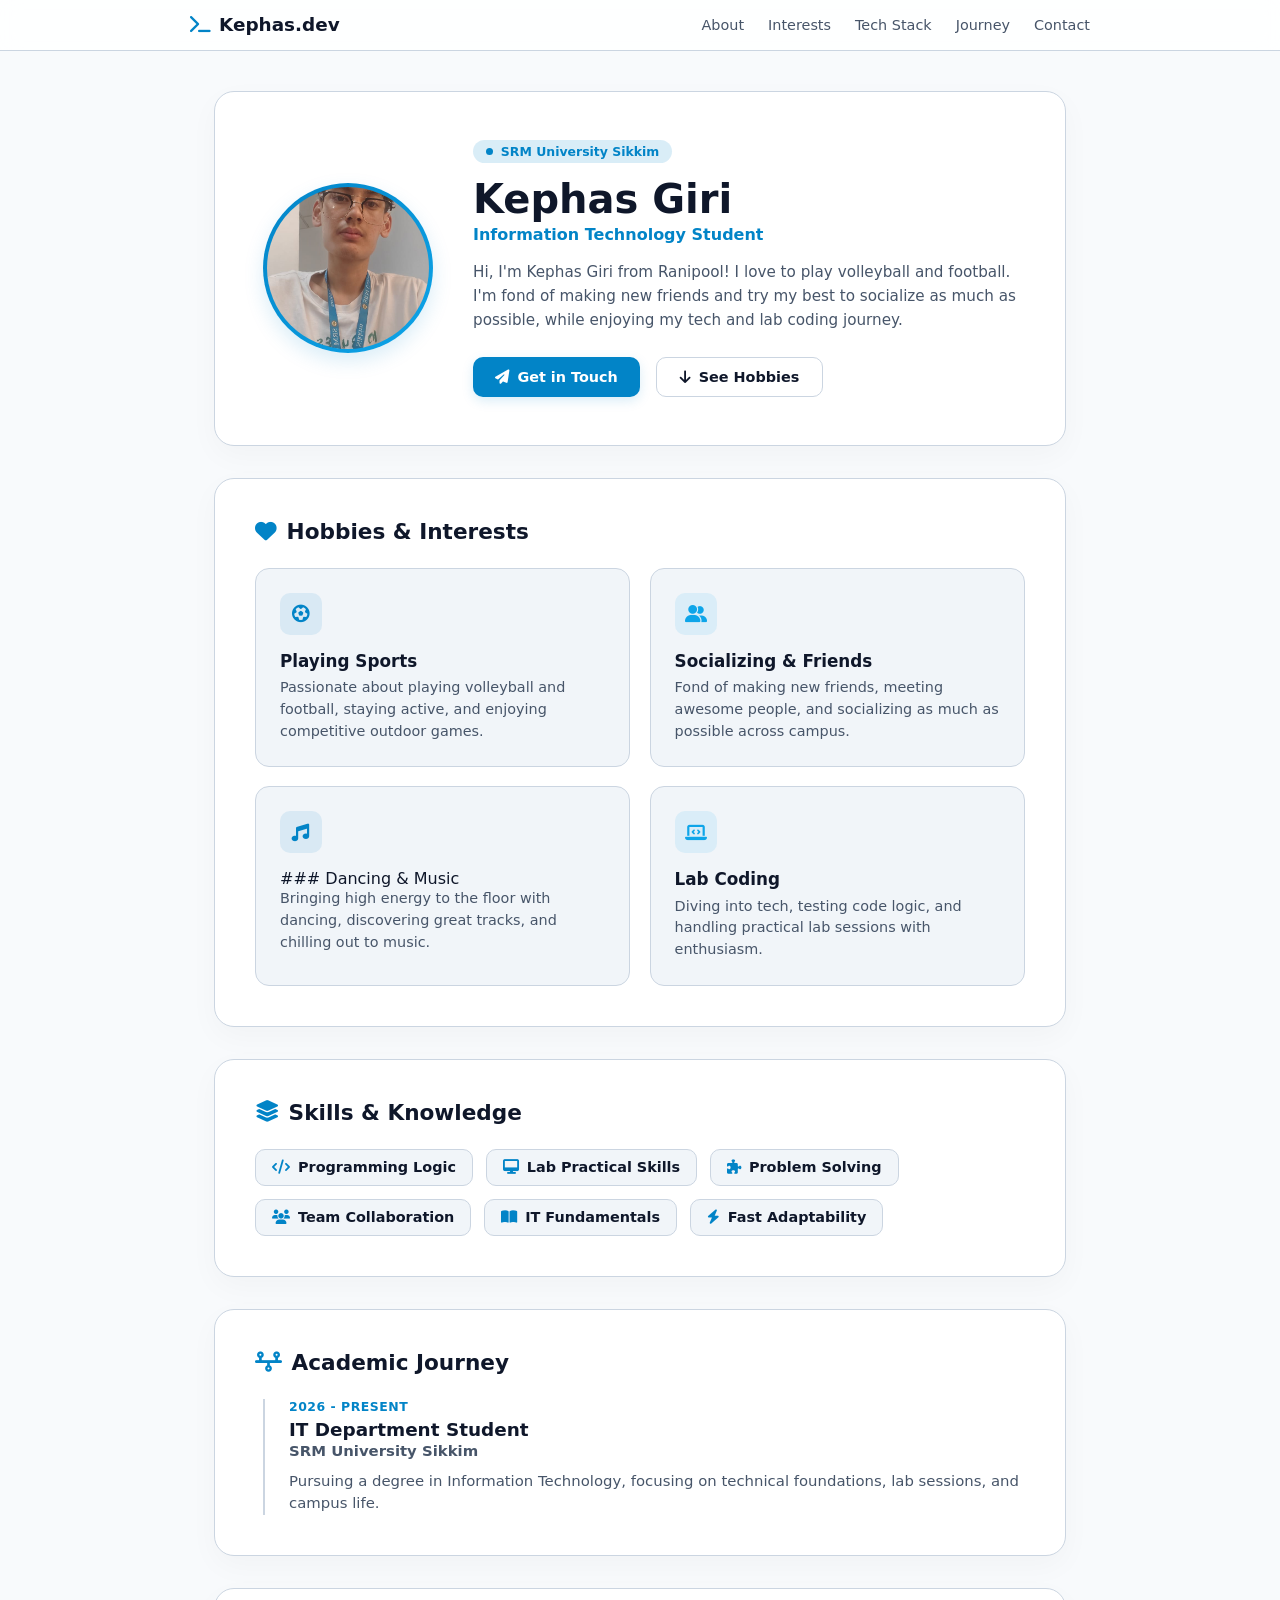
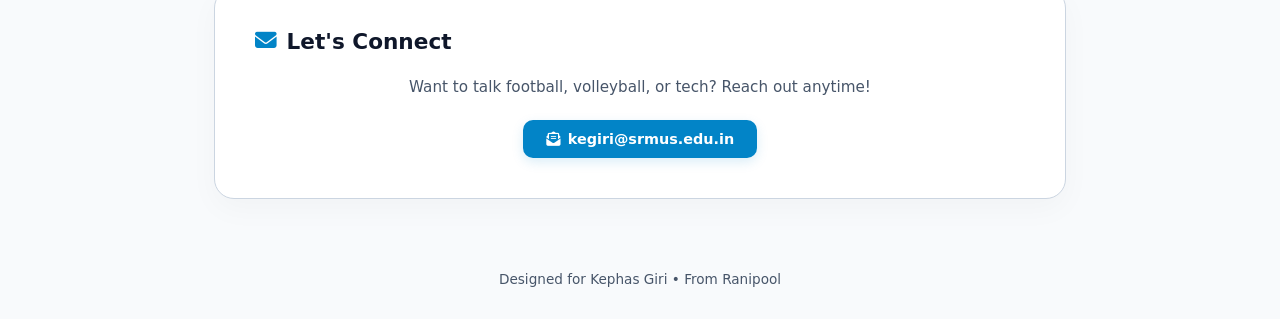
==== index.html @ 0c80276a "Add files via upload" ====
<!DOCTYPE html>
<html lang="en">
<head>
  <meta charset="UTF-8" />
  <meta name="viewport" content="width=device-width, initial-scale=1.0"/>
  <title>Kephas Giri - IT Portfolio</title>
  <link rel="stylesheet" href="style.css" />
  <!-- Font Awesome Icons -->
  <link rel="stylesheet" href="https://cdnjs.cloudflare.com/ajax/libs/font-awesome/6.4.0/css/all.min.css">
</head>
<body>

  <!-- Top Floating Header -->
  <header class="header-nav">
    <div class="nav-content">
      <div class="brand-logo"><i class="fa-solid fa-terminal"></i> Kephas.dev</div>
      <nav class="nav-links">
        <a href="#about">About</a>
        <a href="#interests">Interests</a>
        <a href="#stack">Tech Stack</a>
        <a href="#journey">Journey</a>
        <a href="#contact">Contact</a>
      </nav>
    </div>
  </header>

  <main class="page-wrapper">
    
    <!-- Hero / Intro Banner -->
    <section id="about" class="banner-card">
      <div class="banner-image">
        <img src="kephas.jpg" alt="Kephas Giri" />
      </div>
      <div class="banner-info">
        <span class="status-indicator"><span class="pulse"></span> SRM University Sikkim</span>
        <h1>Kephas Giri</h1>
        <p class="role-title">Information Technology Student</p>
        <p class="bio-text">
          Hi, I'm Kephas Giri from Ranipool! I love to play volleyball and football. I'm fond of making new friends and try my best to socialize as much as possible, while enjoying my tech and lab coding journey.
        </p>
        <div class="banner-actions">
          <a href="#contact" class="action-btn primary-btn"><i class="fa-solid fa-paper-plane"></i> Get in Touch</a>
          <a href="#interests" class="action-btn outline-btn"><i class="fa-solid fa-arrow-down"></i> See Hobbies</a>
        </div>
      </div>
    </section>

    <!-- Interests / Hobbies Area -->
    <section id="interests" class="content-section">
      <h2 class="section-heading"><i class="fa-solid fa-heart"></i> Hobbies & Interests</h2>
      <div class="split-grid">
        
        <!-- Interest 1: Volleyball & Football -->
        <div class="info-box">
          <div class="box-icon blue"><i class="fa-solid fa-futbol"></i></div>
          <h3>Playing Sports</h3>
          <p>Passionate about playing volleyball and football, staying active, and enjoying competitive outdoor games.</p>
        </div>

        <!-- Interest 2: Socializing -->
        <div class="info-box">
          <div class="box-icon cyan"><i class="fa-solid fa-user-group"></i></div>
          <h3>Socializing & Friends</h3>
          <p>Fond of making new friends, meeting awesome people, and socializing as much as possible across campus.</p>
        </div>

        <!-- Interest 3: Dancing & Music -->
        <div class="info-box">
          <div class="box-icon blue"><i class="fa-solid fa-music"></i></div>
          ### Dancing & Music
          <p>Bringing high energy to the floor with dancing, discovering great tracks, and chilling out to music.</p>
        </div>

        <!-- Interest 4: Lab Coding -->
        <div class="info-box">
          <div class="box-icon cyan"><i class="fa-solid fa-laptop-code"></i></div>
          <h3>Lab Coding</h3>
          <p>Diving into tech, testing code logic, and handling practical lab sessions with enthusiasm.</p>
        </div>

      </div>
    </section>

    <!-- Tech Stack / Skills -->
    <section id="stack" class="content-section">
      <h2 class="section-heading"><i class="fa-solid fa-layer-group"></i> Skills & Knowledge</h2>
      <div class="skills-wrap">
        <div class="skill-chip"><i class="fa-solid fa-code"></i> Programming Logic</div>
        <div class="skill-chip"><i class="fa-solid fa-desktop"></i> Lab Practical Skills</div>
        <div class="skill-chip"><i class="fa-solid fa-puzzle-piece"></i> Problem Solving</div>
        <div class="skill-chip"><i class="fa-solid fa-users"></i> Team Collaboration</div>
        <div class="skill-chip"><i class="fa-solid fa-book-open"></i> IT Fundamentals</div>
        <div class="skill-chip"><i class="fa-solid fa-bolt"></i> Fast Adaptability</div>
      </div>
    </section>

    <!-- Journey / Timeline -->
    <section id="journey" class="content-section">
      <h2 class="section-heading"><i class="fa-solid fa-timeline"></i> Academic Journey</h2>
      <div class="custom-timeline">
        <div class="timeline-node">
          <div class="node-date">2026 - Present</div>
          <div class="node-body">
            <h3>IT Department Student</h3>
            <p class="node-sub">SRM University Sikkim</p>
            <p>Pursuing a degree in Information Technology, focusing on technical foundations, lab sessions, and campus life.</p>
          </div>
        </div>
      </div>
    </section>

    <!-- Contact Section -->
    <section id="contact" class="content-section contact-box">
      <h2 class="section-heading"><i class="fa-solid fa-envelope"></i> Let's Connect</h2>
      <p>Want to talk football, volleyball, or tech? Reach out anytime!</p>
      <div class="contact-actions">
        <a href="mailto:kegiri@srmus.edu.in" class="action-btn primary-btn"><i class="fa-solid fa-envelope-open-text"></i> kegiri@srmus.edu.in</a>
      </div>
    </section>

  </main>

  <!-- Footer -->
  <footer class="site-footer">
    <p>Designed for Kephas Giri • From Ranipool</p>
  </footer>

</body>
</html>
---- style.css ----
/* Color Palette: Clean Tech Slate & Electric Blue / Cyan */
:root {
  --bg-color: #f8fafc;
  --surface-color: #ffffff;
  --surface-alt: #f1f5f9;
  --primary: #0284c7;
  --primary-glow: rgba(2, 132, 199, 0.15);
  --accent: #0ea5e9;
  --text-main: #0f172a;
  --text-muted: #475569;
  --border-color: #cbd5e1;
}

* {
  box-sizing: border-box;
  margin: 0;
  padding: 0;
  font-family: 'Inter', system-ui, -apple-system, sans-serif;
}

html {
  scroll-behavior: smooth;
}

body {
  background-color: var(--bg-color);
  color: var(--text-main);
  display: flex;
  flex-direction: column;
  align-items: center;
  min-height: 100vh;
}

/* Floating Top Navigation */
.header-nav {
  position: sticky;
  top: 0;
  width: 100%;
  background: rgba(255, 255, 255, 0.85);
  backdrop-filter: blur(10px);
  border-bottom: 1px solid var(--border-color);
  z-index: 100;
  display: flex;
  justify-content: center;
  padding: 0.9rem 1.5rem;
}

.nav-content {
  max-width: 900px;
  width: 100%;
  display: flex;
  justify-content: space-between;
  align-items: center;
}

.brand-logo {
  font-weight: 700;
  font-size: 1.15rem;
  color: var(--text-main);
  display: flex;
  align-items: center;
  gap: 0.5rem;
}

.brand-logo i {
  color: var(--primary);
}

.nav-links {
  display: flex;
  gap: 1.5rem;
}

.nav-links a {
  text-decoration: none;
  color: var(--text-muted);
  font-size: 0.9rem;
  font-weight: 500;
  transition: color 0.2s;
}

.nav-links a:hover {
  color: var(--primary);
}

/* Page Layout */
.page-wrapper {
  max-width: 900px;
  width: 100%;
  padding: 2.5rem 1.5rem;
  display: flex;
  flex-direction: column;
  gap: 2rem;
}

/* Hero Banner Card */
.banner-card {
  background: var(--surface-color);
  border: 1px solid var(--border-color);
  border-radius: 20px;
  padding: 3rem;
  display: flex;
  align-items: center;
  gap: 2.5rem;
  box-shadow: 0 10px 30px rgba(0, 0, 0, 0.03);
}

.banner-image {
  width: 170px;
  height: 170px;
  flex-shrink: 0;
  border-radius: 50%;
  padding: 4px;
  background: linear-gradient(135deg, var(--primary), var(--accent));
  box-shadow: 0 8px 20px var(--primary-glow);
}

.banner-image img {
  width: 100%;
  height: 100%;
  object-fit: cover;
  border-radius: 50%;
  background: var(--surface-alt);
  display: block;
}

.status-indicator {
  display: inline-flex;
  align-items: center;
  gap: 0.5rem;
  font-size: 0.78rem;
  font-weight: 600;
  color: var(--primary);
  background: var(--primary-glow);
  padding: 0.25rem 0.8rem;
  border-radius: 50px;
  margin-bottom: 0.8rem;
}

.pulse {
  width: 7px;
  height: 7px;
  background: var(--primary);
  border-radius: 50%;
  box-shadow: 0 0 0 0 rgba(2, 132, 199, 0.5);
  animation: pulse 1.6s infinite;
}

@keyframes pulse {
  0% { box-shadow: 0 0 0 0 rgba(2, 132, 199, 0.4); }
  70% { box-shadow: 0 0 0 6px rgba(2, 132, 199, 0); }
  100% { box-shadow: 0 0 0 0 rgba(2, 132, 199, 0); }
}

.banner-info h1 {
  font-size: 2.5rem;
  font-weight: 800;
  color: var(--text-main);
  margin-bottom: 0.2rem;
}

.role-title {
  font-size: 1rem;
  font-weight: 600;
  color: var(--primary);
  margin-bottom: 1rem;
}

.bio-text {
  font-size: 0.95rem;
  color: var(--text-muted);
  line-height: 1.6;
  margin-bottom: 1.5rem;
}

.banner-actions {
  display: flex;
  gap: 1rem;
}

.action-btn {
  display: inline-flex;
  align-items: center;
  gap: 0.5rem;
  padding: 0.7rem 1.4rem;
  border-radius: 10px;
  text-decoration: none;
  font-size: 0.9rem;
  font-weight: 600;
  transition: all 0.2s;
}

.primary-btn {
  background: var(--primary);
  color: #ffffff;
  box-shadow: 0 4px 12px var(--primary-glow);
}

.primary-btn:hover {
  background: #0369a1;
  transform: translateY(-2px);
}

.outline-btn {
  background: transparent;
  color: var(--text-main);
  border: 1px solid var(--border-color);
}

.outline-btn:hover {
  background: var(--surface-alt);
  border-color: var(--text-muted);
}

/* Sections */
.content-section {
  background: var(--surface-color);
  border: 1px solid var(--border-color);
  border-radius: 20px;
  padding: 2.5rem;
  box-shadow: 0 10px 30px rgba(0, 0, 0, 0.03);
}

.section-heading {
  font-size: 1.35rem;
  font-weight: 700;
  color: var(--text-main);
  margin-bottom: 1.5rem;
  display: flex;
  align-items: center;
  gap: 0.6rem;
}

.section-heading i {
  color: var(--primary);
}

/* Split Grid for Interests */
.split-grid {
  display: grid;
  grid-template-columns: repeat(auto-fit, minmax(260px, 1fr));
  gap: 1.2rem;
}

.info-box {
  background: var(--surface-alt);
  border: 1px solid var(--border-color);
  padding: 1.5rem;
  border-radius: 14px;
  transition: transform 0.2s;
}

.info-box:hover {
  transform: translateY(-3px);
  border-color: var(--primary);
}

.box-icon {
  width: 42px;
  height: 42px;
  border-radius: 10px;
  display: flex;
  align-items: center;
  justify-content: center;
  font-size: 1.1rem;
  margin-bottom: 1rem;
}

.box-icon.blue { background: rgba(2, 132, 199, 0.1); color: var(--primary); }
.box-icon.cyan { background: rgba(14, 165, 233, 0.1); color: var(--accent); }

.info-box h3 {
  font-size: 1.05rem;
  font-weight: 700;
  color: var(--text-main);
  margin-bottom: 0.4rem;
}

.info-box p {
  font-size: 0.9rem;
  color: var(--text-muted);
  line-height: 1.5;
}

/* Skills Chips */
.skills-wrap {
  display: flex;
  flex-wrap: wrap;
  gap: 0.8rem;
}

.skill-chip {
  background: var(--surface-alt);
  border: 1px solid var(--border-color);
  color: var(--text-main);
  padding: 0.6rem 1rem;
  border-radius: 10px;
  font-size: 0.9rem;
  font-weight: 600;
  display: inline-flex;
  align-items: center;
  gap: 0.5rem;
  transition: all 0.2s;
}

.skill-chip i {
  color: var(--primary);
}

.skill-chip:hover {
  border-color: var(--primary);
  background: var(--primary-glow);
}

/* Custom Timeline */
.custom-timeline {
  border-left: 2px solid var(--border-color);
  padding-left: 1.5rem;
  margin-left: 0.5rem;
}

.timeline-node {
  position: relative;
}

.node-date {
  font-size: 0.78rem;
  font-weight: 700;
  color: var(--primary);
  text-transform: uppercase;
  letter-spacing: 0.5px;
  margin-bottom: 0.3rem;
}

.node-body h3 {
  font-size: 1.15rem;
  font-weight: 700;
  color: var(--text-main);
}

.node-sub {
  font-size: 0.88rem;
  font-weight: 600;
  color: var(--text-muted);
  margin-bottom: 0.5rem;
}

.node-body p {
  font-size: 0.93rem;
  color: var(--text-muted);
  line-height: 1.5;
}

/* Contact Box */
.contact-box {
  text-align: center;
}

.contact-box p {
  color: var(--text-muted);
  margin-bottom: 1.5rem;
  font-size: 0.95rem;
}

.contact-actions {
  display: flex;
  justify-content: center;
}

/* Footer */
.site-footer {
  text-align: center;
  padding: 2rem 0;
  font-size: 0.85rem;
  color: var(--text-muted);
}

/* Responsive */
@media (max-width: 768px) {
  .banner-card {
    flex-direction: column;
    text-align: center;
    padding: 2rem 1.5rem;
  }
  .banner-actions {
    justify-content: center;
  }
  .nav-links {
    display: none;
  }
}
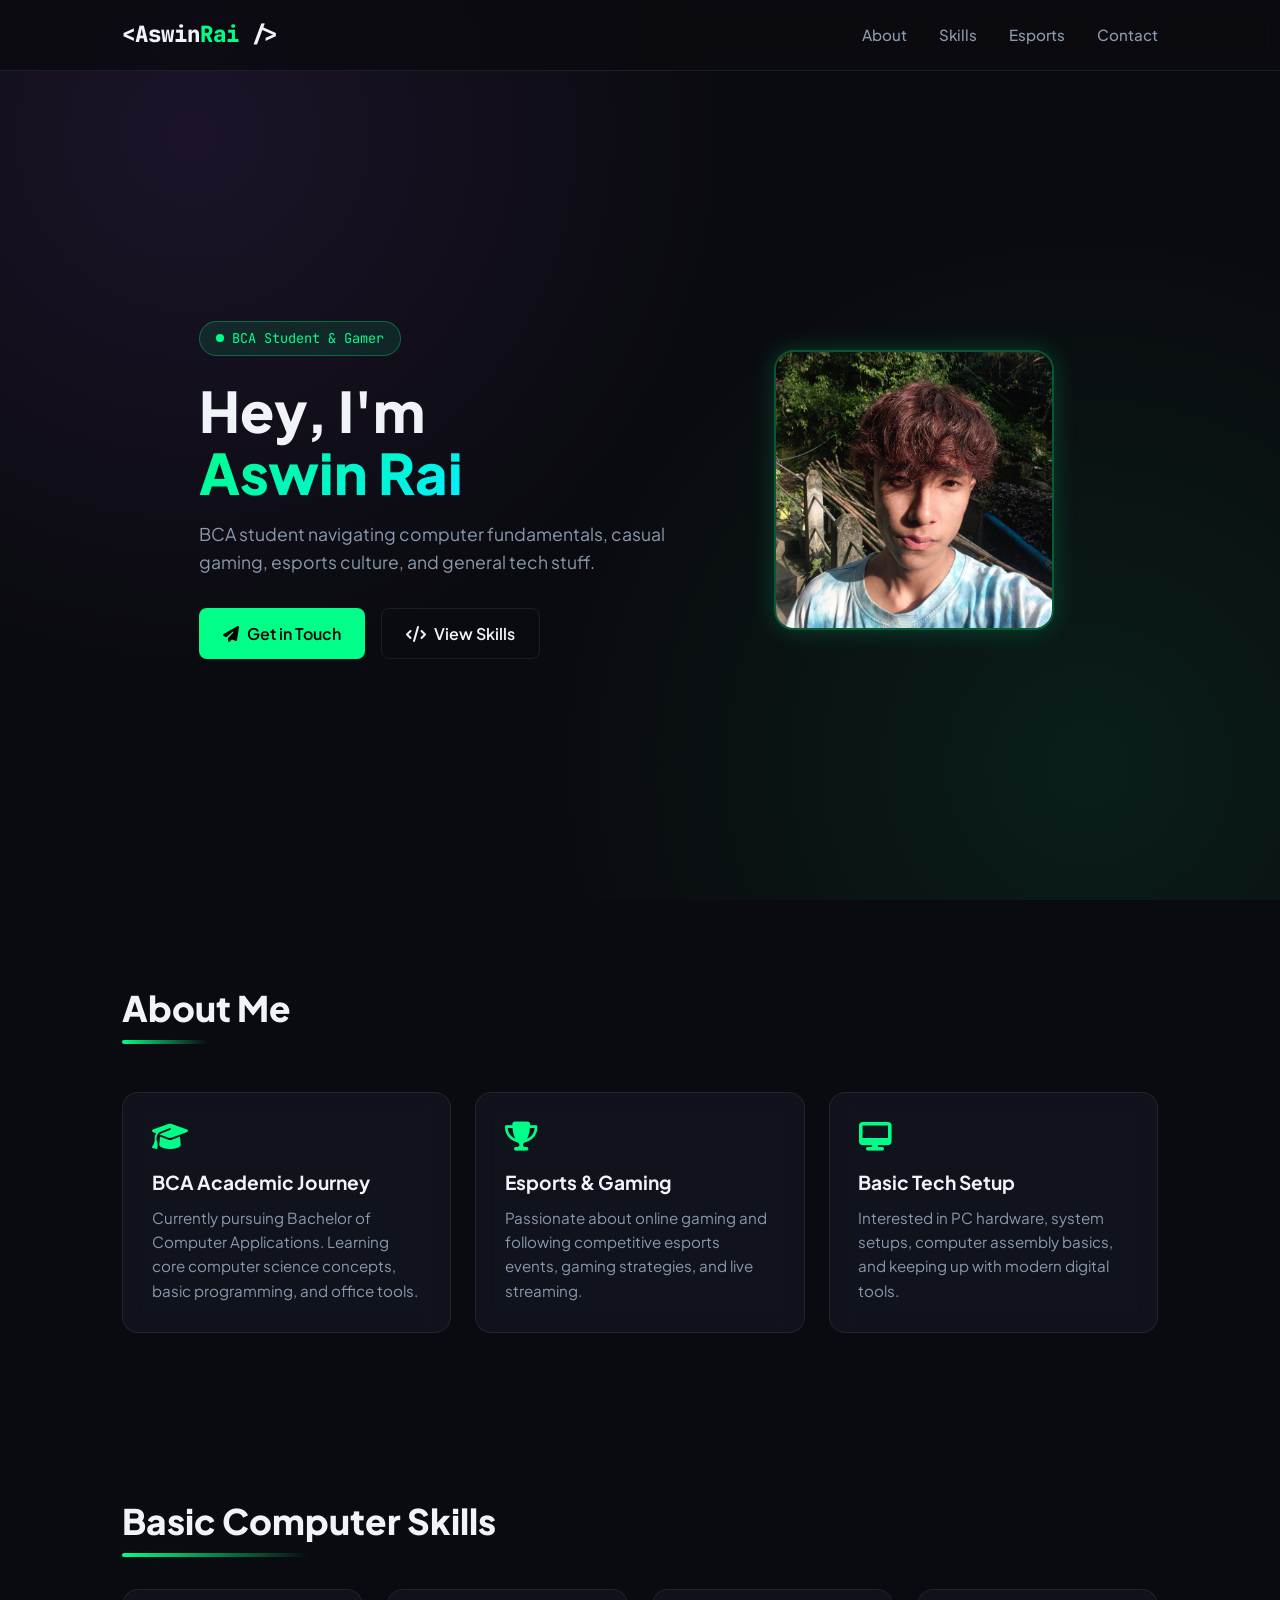
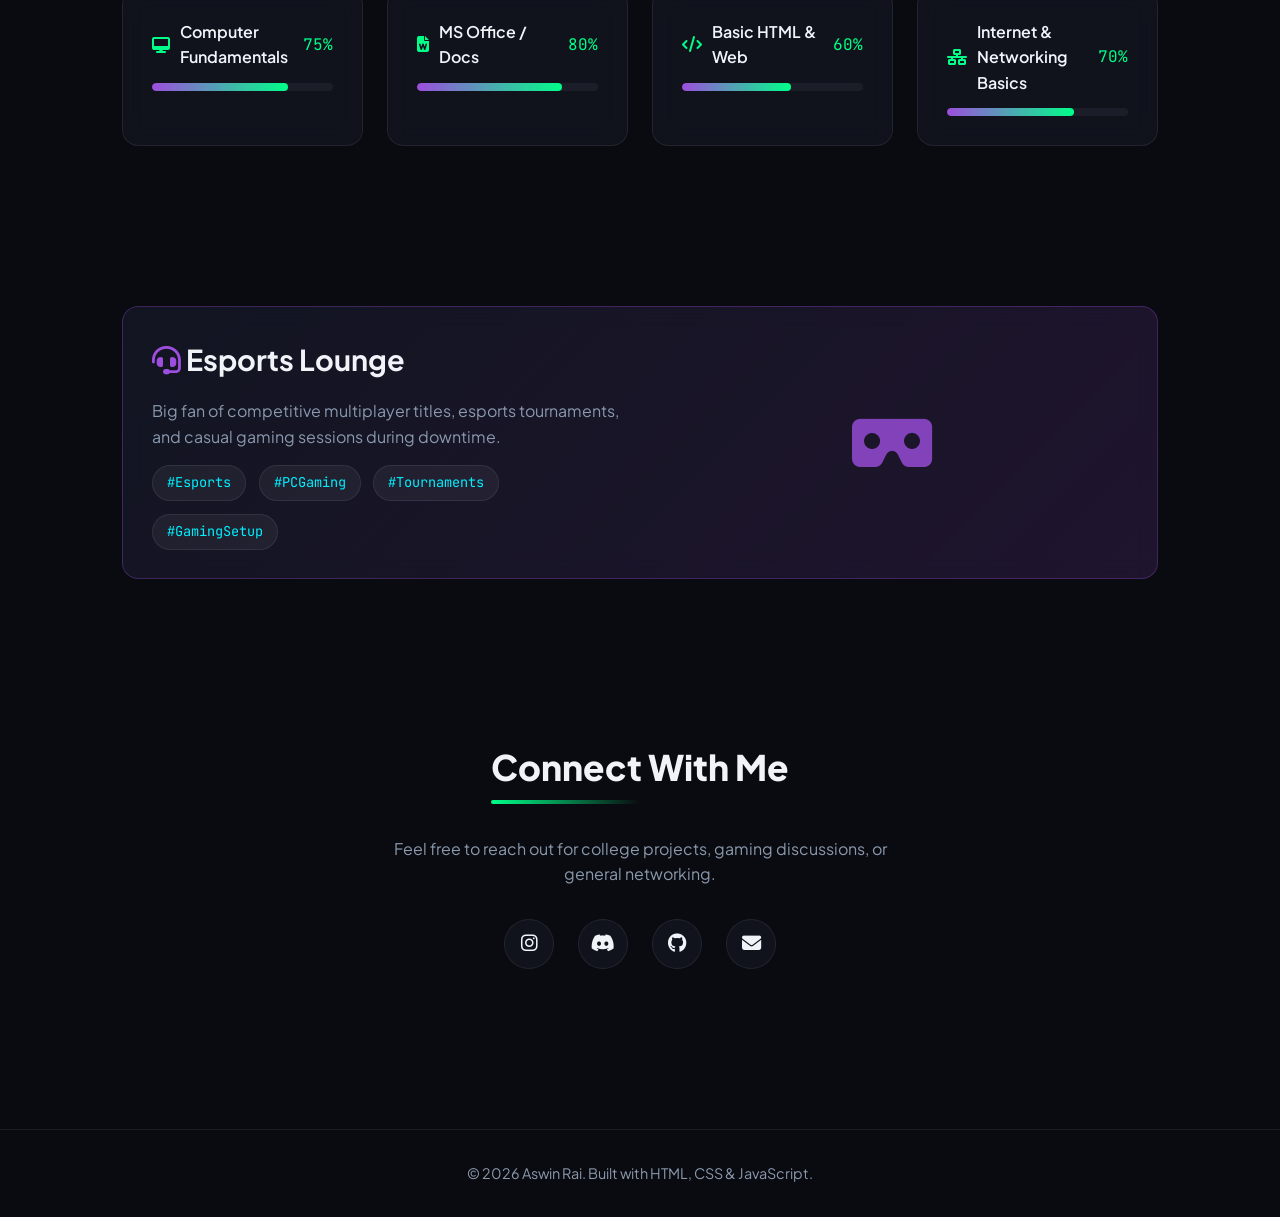
==== commit 51a30cc6: "Add files via upload" ====
--- a/index.html
+++ b/index.html
@@ -1,128 +1,173 @@
 <!DOCTYPE html>
 <html lang="en">
 <head>
-  <meta charset="UTF-8" />
-  <meta name="viewport" content="width=device-width, initial-scale=1.0"/>
-  <title>Kephas Giri - IT Portfolio</title>
-  <link rel="stylesheet" href="style.css" />
-  <!-- Font Awesome Icons -->
+  <meta charset="UTF-8">
+  <meta name="viewport" content="width=device-width, initial-scale=1.0">
+  <title>Aswin Rai | BCA & Esports Enthusiast</title>
+  
+  <!-- Google Fonts -->
+  <link rel="preconnect" href="https://fonts.googleapis.com">
+  <link rel="preconnect" href="https://fonts.gstatic.com" crossorigin>
+  <link href="https://fonts.googleapis.com/css2?family=JetBrains+Mono:wght@400;600;800&family=Plus+Jakarta+Sans:wght@400;500;700;800&display=swap" rel="stylesheet">
+  
+  <!-- FontAwesome Icons -->
   <link rel="stylesheet" href="https://cdnjs.cloudflare.com/ajax/libs/font-awesome/6.4.0/css/all.min.css">
+  
+  <!-- External CSS -->
+  <link rel="stylesheet" href="style.css">
 </head>
 <body>
 
-  <!-- Top Floating Header -->
-  <header class="header-nav">
-    <div class="nav-content">
-      <div class="brand-logo"><i class="fa-solid fa-terminal"></i> Kephas.dev</div>
-      <nav class="nav-links">
-        <a href="#about">About</a>
-        <a href="#interests">Interests</a>
-        <a href="#stack">Tech Stack</a>
-        <a href="#journey">Journey</a>
-        <a href="#contact">Contact</a>
-      </nav>
+  <!-- NAVBAR -->
+  <nav>
+    <div class="container nav-container">
+      <a href="#" class="logo">&lt;Aswin<span>Rai</span> /&gt;</a>
+      <ul class="nav-links">
+        <li><a href="#about">About</a></li>
+        <li><a href="#skills">Skills</a></li>
+        <li><a href="#esports">Esports</a></li>
+        <li><a href="#contact">Contact</a></li>
+      </ul>
     </div>
-  </header>
+  </nav>
 
-  <main class="page-wrapper">
-    
-    <!-- Hero / Intro Banner -->
-    <section id="about" class="banner-card">
-      <div class="banner-image">
-        <img src="kephas.jpg" alt="Kephas Giri" />
-      </div>
-      <div class="banner-info">
-        <span class="status-indicator"><span class="pulse"></span> SRM University Sikkim</span>
-        <h1>Kephas Giri</h1>
-        <p class="role-title">Information Technology Student</p>
-        <p class="bio-text">
-          Hi, I'm Kephas Giri from Ranipool! I love to play volleyball and football. I'm fond of making new friends and try my best to socialize as much as possible, while enjoying my tech and lab coding journey.
-        </p>
-        <div class="banner-actions">
-          <a href="#contact" class="action-btn primary-btn"><i class="fa-solid fa-paper-plane"></i> Get in Touch</a>
-          <a href="#interests" class="action-btn outline-btn"><i class="fa-solid fa-arrow-down"></i> See Hobbies</a>
+  <!-- HERO SECTION -->
+  <section class="hero">
+    <div class="container hero-content">
+      <div>
+        <div class="badge">
+          <span class="badge-dot"></span> BCA Student & Gamer
+        </div>
+        <h1>Hey, I'm <br><span>Aswin Rai</span></h1>
+        <p>BCA student navigating computer fundamentals, casual gaming, esports culture, and general tech stuff.</p>
+        <div class="btn-group">
+          <a href="#contact" class="btn btn-primary"><i class="fa-solid fa-paper-plane"></i> Get in Touch</a>
+          <a href="#skills" class="btn btn-secondary"><i class="fa-solid fa-code"></i> View Skills</a>
         </div>
       </div>
-    </section>
+      <div class="hero-avatar">
+        <div class="avatar-card profile-frame">
+          <img src="aswin.jpg" alt="Aswin Rai" class="profile-img">
+        </div>
+      </div>
+    </div>
+  </section>
 
-    <!-- Interests / Hobbies Area -->
-    <section id="interests" class="content-section">
-      <h2 class="section-heading"><i class="fa-solid fa-heart"></i> Hobbies & Interests</h2>
-      <div class="split-grid">
+  <!-- ABOUT SECTION -->
+  <section id="about" style="padding: 5rem 0;">
+    <div class="container">
+      <h2 class="section-title">About Me</h2>
+      <div class="about-grid">
+        <div class="glass-card about-item">
+          <i class="fa-solid fa-graduation-cap"></i>
+          <h3>BCA Academic Journey</h3>
+          <p>Currently pursuing Bachelor of Computer Applications. Learning core computer science concepts, basic programming, and office tools.</p>
+        </div>
+        <div class="glass-card about-item">
+          <i class="fa-solid fa-trophy"></i>
+          <h3>Esports & Gaming</h3>
+          <p>Passionate about online gaming and following competitive esports events, gaming strategies, and live streaming.</p>
+        </div>
+        <div class="glass-card about-item">
+          <i class="fa-solid fa-desktop"></i>
+          <h3>Basic Tech Setup</h3>
+          <p>Interested in PC hardware, system setups, computer assembly basics, and keeping up with modern digital tools.</p>
+        </div>
+      </div>
+    </div>
+  </section>
+
+  <!-- SKILLS SECTION -->
+  <section id="skills" style="padding: 5rem 0;">
+    <div class="container">
+      <h2 class="section-title">Basic Computer Skills</h2>
+      <div class="skills-grid">
         
-        <!-- Interest 1: Volleyball & Football -->
-        <div class="info-box">
-          <div class="box-icon blue"><i class="fa-solid fa-futbol"></i></div>
-          <h3>Playing Sports</h3>
-          <p>Passionate about playing volleyball and football, staying active, and enjoying competitive outdoor games.</p>
+        <div class="glass-card skill-card">
+          <div class="skill-header">
+            <span class="skill-name"><i class="fa-solid fa-desktop"></i> Computer Fundamentals</span>
+            <span style="font-family: var(--font-mono); color: var(--accent-green);">75%</span>
+          </div>
+          <div class="skill-bar">
+            <div class="skill-progress" style="width: 75%;"></div>
+          </div>
         </div>
 
-        <!-- Interest 2: Socializing -->
-        <div class="info-box">
-          <div class="box-icon cyan"><i class="fa-solid fa-user-group"></i></div>
-          <h3>Socializing & Friends</h3>
-          <p>Fond of making new friends, meeting awesome people, and socializing as much as possible across campus.</p>
+        <div class="glass-card skill-card">
+          <div class="skill-header">
+            <span class="skill-name"><i class="fa-solid fa-file-word"></i> MS Office / Docs</span>
+            <span style="font-family: var(--font-mono); color: var(--accent-green);">80%</span>
+          </div>
+          <div class="skill-bar">
+            <div class="skill-progress" style="width: 80%;"></div>
+          </div>
         </div>
 
-        <!-- Interest 3: Dancing & Music -->
-        <div class="info-box">
-          <div class="box-icon blue"><i class="fa-solid fa-music"></i></div>
-          ### Dancing & Music
-          <p>Bringing high energy to the floor with dancing, discovering great tracks, and chilling out to music.</p>
+        <div class="glass-card skill-card">
+          <div class="skill-header">
+            <span class="skill-name"><i class="fa-solid fa-code"></i> Basic HTML & Web</span>
+            <span style="font-family: var(--font-mono); color: var(--accent-green);">60%</span>
+          </div>
+          <div class="skill-bar">
+            <div class="skill-progress" style="width: 60%;"></div>
+          </div>
         </div>
 
-        <!-- Interest 4: Lab Coding -->
-        <div class="info-box">
-          <div class="box-icon cyan"><i class="fa-solid fa-laptop-code"></i></div>
-          <h3>Lab Coding</h3>
-          <p>Diving into tech, testing code logic, and handling practical lab sessions with enthusiasm.</p>
+        <div class="glass-card skill-card">
+          <div class="skill-header">
+            <span class="skill-name"><i class="fa-solid fa-network-wired"></i> Internet & Networking Basics</span>
+            <span style="font-family: var(--font-mono); color: var(--accent-green);">70%</span>
+          </div>
+          <div class="skill-bar">
+            <div class="skill-progress" style="width: 70%;"></div>
+          </div>
         </div>
 
       </div>
-    </section>
+    </div>
+  </section>
 
-    <!-- Tech Stack / Skills -->
-    <section id="stack" class="content-section">
-      <h2 class="section-heading"><i class="fa-solid fa-layer-group"></i> Skills & Knowledge</h2>
-      <div class="skills-wrap">
-        <div class="skill-chip"><i class="fa-solid fa-code"></i> Programming Logic</div>
-        <div class="skill-chip"><i class="fa-solid fa-desktop"></i> Lab Practical Skills</div>
-        <div class="skill-chip"><i class="fa-solid fa-puzzle-piece"></i> Problem Solving</div>
-        <div class="skill-chip"><i class="fa-solid fa-users"></i> Team Collaboration</div>
-        <div class="skill-chip"><i class="fa-solid fa-book-open"></i> IT Fundamentals</div>
-        <div class="skill-chip"><i class="fa-solid fa-bolt"></i> Fast Adaptability</div>
-      </div>
-    </section>
-
-    <!-- Journey / Timeline -->
-    <section id="journey" class="content-section">
-      <h2 class="section-heading"><i class="fa-solid fa-timeline"></i> Academic Journey</h2>
-      <div class="custom-timeline">
-        <div class="timeline-node">
-          <div class="node-date">2026 - Present</div>
-          <div class="node-body">
-            <h3>IT Department Student</h3>
-            <p class="node-sub">SRM University Sikkim</p>
-            <p>Pursuing a degree in Information Technology, focusing on technical foundations, lab sessions, and campus life.</p>
+  <!-- ESPORTS & INTERESTS SECTION -->
+  <section id="esports" style="padding: 5rem 0;">
+    <div class="container">
+      <div class="glass-card esports-card">
+        <div>
+          <h2 style="font-size: 1.8rem; margin-bottom: 1rem;"><i class="fa-solid fa-headset" style="color: var(--accent-purple);"></i> Esports Lounge</h2>
+          <p style="color: var(--text-muted);">Big fan of competitive multiplayer titles, esports tournaments, and casual gaming sessions during downtime.</p>
+          <div class="esports-tags">
+            <span class="tag">#Esports</span>
+            <span class="tag">#PCGaming</span>
+            <span class="tag">#Tournaments</span>
+            <span class="tag">#GamingSetup</span>
           </div>
         </div>
+        <div style="text-align: center; padding: 1rem;">
+          <i class="fa-solid fa-vr-cardboard" style="font-size: 4rem; color: var(--accent-purple); opacity: 0.8;"></i>
+        </div>
       </div>
-    </section>
+    </div>
+  </section>
 
-    <!-- Contact Section -->
-    <section id="contact" class="content-section contact-box">
-      <h2 class="section-heading"><i class="fa-solid fa-envelope"></i> Let's Connect</h2>
-      <p>Want to talk football, volleyball, or tech? Reach out anytime!</p>
-      <div class="contact-actions">
-        <a href="mailto:kegiri@srmus.edu.in" class="action-btn primary-btn"><i class="fa-solid fa-envelope-open-text"></i> kegiri@srmus.edu.in</a>
+  <!-- CONTACT SECTION -->
+  <section id="contact" style="padding: 5rem 0;">
+    <div class="container contact-container">
+      <h2 class="section-title">Connect With Me</h2>
+      <p style="color: var(--text-muted);">Feel free to reach out for college projects, gaming discussions, or general networking.</p>
+      
+      <div class="contact-links">
+        <a href="#" class="social-btn" title="Instagram"><i class="fa-brands fa-instagram"></i></a>
+        <a href="#" class="social-btn" title="Discord"><i class="fa-brands fa-discord"></i></a>
+        <a href="#" class="social-btn" title="GitHub"><i class="fa-brands fa-github"></i></a>
+        <a href="mailto:aswinrai@example.com" class="social-btn" title="Email"><i class="fa-solid fa-envelope"></i></a>
       </div>
-    </section>
+    </div>
+  </section>
 
-  </main>
-
-  <!-- Footer -->
-  <footer class="site-footer">
-    <p>Designed for Kephas Giri • From Ranipool</p>
+  <!-- FOOTER -->
+  <footer>
+    <div class="container">
+      <p>&copy; 2026 Aswin Rai. Built with HTML, CSS & JavaScript.</p>
+    </div>
   </footer>
 
 </body>
--- a/style.css
+++ b/style.css
@@ -1,390 +1,438 @@
-/* Color Palette: Clean Tech Slate & Electric Blue / Cyan */
+/* RESET & CORE VARIABLES */
 :root {
-  --bg-color: #f8fafc;
-  --surface-color: #ffffff;
-  --surface-alt: #f1f5f9;
-  --primary: #0284c7;
-  --primary-glow: rgba(2, 132, 199, 0.15);
-  --accent: #0ea5e9;
-  --text-main: #0f172a;
-  --text-muted: #475569;
-  --border-color: #cbd5e1;
+  --bg-dark: #0a0b10;
+  --bg-card: rgba(20, 24, 38, 0.6);
+  --bg-card-hover: rgba(30, 36, 56, 0.8);
+  --accent-green: #00ff88;
+  --accent-purple: #9d4edd;
+  --accent-cyan: #00f0ff;
+  --text-main: #f0f4f8;
+  --text-muted: #8a99ad;
+  --border-light: rgba(255, 255, 255, 0.08);
+  --border-accent: rgba(0, 255, 136, 0.3);
+  --font-heading: 'Plus Jakarta Sans', sans-serif;
+  --font-mono: 'JetBrains Mono', monospace;
+  --transition: all 0.3s cubic-bezier(0.4, 0, 0.2, 1);
 }
 
 * {
-  box-sizing: border-box;
   margin: 0;
   padding: 0;
-  font-family: 'Inter', system-ui, -apple-system, sans-serif;
-}
-
-html {
+  box-sizing: border-box;
   scroll-behavior: smooth;
 }
 
 body {
-  background-color: var(--bg-color);
+  background-color: var(--bg-dark);
   color: var(--text-main);
-  display: flex;
-  flex-direction: column;
-  align-items: center;
+  font-family: var(--font-heading);
+  line-height: 1.6;
+  overflow-x: hidden;
+  background-image: 
+    radial-gradient(circle at 15% 15%, rgba(157, 78, 221, 0.12) 0%, transparent 40%),
+    radial-gradient(circle at 85% 85%, rgba(0, 255, 136, 0.08) 0%, transparent 40%);
+  background-attachment: fixed;
+}
+
+/* CUSTOM SCROLLBAR */
+::-webkit-scrollbar {
+  width: 8px;
+}
+::-webkit-scrollbar-track {
+  background: var(--bg-dark);
+}
+::-webkit-scrollbar-thumb {
+  background: #1e2438;
+  border-radius: 4px;
+}
+::-webkit-scrollbar-thumb:hover {
+  background: var(--accent-green);
+}
+
+/* UTILITY CLASSES */
+.container {
+  max-width: 1100px;
+  margin: 0 auto;
+  padding: 0 2rem;
+}
+
+.section-title {
+  font-size: 2.2rem;
+  font-weight: 800;
+  margin-bottom: 2.5rem;
+  position: relative;
+  display: inline-block;
+}
+
+.section-title::after {
+  content: '';
+  position: absolute;
+  bottom: -8px;
+  left: 0;
+  width: 50%;
+  height: 4px;
+  background: linear-gradient(90deg, var(--accent-green), transparent);
+  border-radius: 2px;
+}
+
+.glass-card {
+  background: var(--bg-card);
+  backdrop-filter: blur(12px);
+  -webkit-backdrop-filter: blur(12px);
+  border: 1px solid var(--border-light);
+  border-radius: 16px;
+  padding: 1.8rem;
+  transition: var(--transition);
+}
+
+.glass-card:hover {
+  background: var(--bg-card-hover);
+  border-color: var(--border-accent);
+  transform: translateY(-4px);
+}
+
+/* NAVBAR */
+nav {
+  position: fixed;
+  top: 0;
+  left: 0;
+  width: 100%;
+  z-index: 1000;
+  background: rgba(10, 11, 16, 0.8);
+  backdrop-filter: blur(10px);
+  border-bottom: 1px solid var(--border-light);
+}
+
+.nav-container {
+  display: flex;
+  justify-content: space-between;
+  align-items: center;
+  height: 70px;
+}
+
+.logo {
+  font-size: 1.4rem;
+  font-weight: 800;
+  font-family: var(--font-mono);
+  color: var(--text-main);
+  text-decoration: none;
+}
+
+.logo span {
+  color: var(--accent-green);
+}
+
+.nav-links {
+  display: flex;
+  gap: 2rem;
+  list-style: none;
+}
+
+.nav-links a {
+  color: var(--text-muted);
+  text-decoration: none;
+  font-weight: 500;
+  font-size: 0.95rem;
+  transition: var(--transition);
+}
+
+.nav-links a:hover {
+  color: var(--accent-green);
+}
+
+/* HERO SECTION */
+.hero {
   min-height: 100vh;
-}
-
-/* Floating Top Navigation */
-.header-nav {
-  position: sticky;
-  top: 0;
-  width: 100%;
-  background: rgba(255, 255, 255, 0.85);
-  backdrop-filter: blur(10px);
-  border-bottom: 1px solid var(--border-color);
-  z-index: 100;
+  display: flex;
+  align-items: center;
+  padding-top: 80px;
+}
+
+.hero-content {
+  display: grid;
+  grid-template-columns: 1.2fr 0.8fr;
+  gap: 3rem;
+  align-items: center;
+}
+
+.badge {
+  display: inline-flex;
+  align-items: center;
+  gap: 8px;
+  background: rgba(0, 255, 136, 0.1);
+  border: 1px solid var(--border-accent);
+  color: var(--accent-green);
+  padding: 6px 16px;
+  border-radius: 30px;
+  font-size: 0.85rem;
+  font-family: var(--font-mono);
+  margin-bottom: 1.5rem;
+}
+
+.badge-dot {
+  width: 8px;
+  height: 8px;
+  background-color: var(--accent-green);
+  border-radius: 50%;
+  animation: pulse 2s infinite;
+}
+
+@keyframes pulse {
+  0% { opacity: 1; transform: scale(1); }
+  50% { opacity: 0.4; transform: scale(1.2); }
+  100% { opacity: 1; transform: scale(1); }
+}
+
+.hero h1 {
+  font-size: 3.5rem;
+  font-weight: 800;
+  line-height: 1.1;
+  margin-bottom: 1rem;
+}
+
+.hero h1 span {
+  background: linear-gradient(135deg, var(--accent-green), var(--accent-cyan));
+  -webkit-background-clip: text;
+  -webkit-text-fill-color: transparent;
+}
+
+.hero p {
+  color: var(--text-muted);
+  font-size: 1.1rem;
+  margin-bottom: 2rem;
+  max-width: 500px;
+}
+
+.btn-group {
+  display: flex;
+  gap: 1rem;
+}
+
+.btn {
+  display: inline-flex;
+  align-items: center;
+  gap: 8px;
+  padding: 12px 24px;
+  border-radius: 8px;
+  font-weight: 600;
+  text-decoration: none;
+  transition: var(--transition);
+  cursor: pointer;
+}
+
+.btn-primary {
+  background: var(--accent-green);
+  color: #000;
+}
+
+.btn-primary:hover {
+  box-shadow: 0 0 20px rgba(0, 255, 136, 0.4);
+  transform: translateY(-2px);
+}
+
+.btn-secondary {
+  background: transparent;
+  color: var(--text-main);
+  border: 1px solid var(--border-light);
+}
+
+.btn-secondary:hover {
+  border-color: var(--accent-green);
+  color: var(--accent-green);
+}
+
+.hero-avatar {
+  position: relative;
   display: flex;
   justify-content: center;
-  padding: 0.9rem 1.5rem;
-}
-
-.nav-content {
-  max-width: 900px;
-  width: 100%;
-  display: flex;
-  justify-content: space-between;
-  align-items: center;
-}
-
-.brand-logo {
-  font-weight: 700;
-  font-size: 1.15rem;
-  color: var(--text-main);
-  display: flex;
-  align-items: center;
-  gap: 0.5rem;
-}
-
-.brand-logo i {
-  color: var(--primary);
-}
-
-.nav-links {
-  display: flex;
-  gap: 1.5rem;
-}
-
-.nav-links a {
-  text-decoration: none;
-  color: var(--text-muted);
-  font-size: 0.9rem;
-  font-weight: 500;
-  transition: color 0.2s;
-}
-
-.nav-links a:hover {
-  color: var(--primary);
-}
-
-/* Page Layout */
-.page-wrapper {
-  max-width: 900px;
-  width: 100%;
-  padding: 2.5rem 1.5rem;
-  display: flex;
-  flex-direction: column;
-  gap: 2rem;
-}
-
-/* Hero Banner Card */
-.banner-card {
-  background: var(--surface-color);
-  border: 1px solid var(--border-color);
+}
+
+.profile-frame {
+  width: 280px;
+  height: 280px;
   border-radius: 20px;
-  padding: 3rem;
-  display: flex;
-  align-items: center;
-  gap: 2.5rem;
-  box-shadow: 0 10px 30px rgba(0, 0, 0, 0.03);
-}
-
-.banner-image {
-  width: 170px;
-  height: 170px;
-  flex-shrink: 0;
-  border-radius: 50%;
-  padding: 4px;
-  background: linear-gradient(135deg, var(--primary), var(--accent));
-  box-shadow: 0 8px 20px var(--primary-glow);
-}
-
-.banner-image img {
+  padding: 0;
+  overflow: hidden;
+  border: 2px solid var(--border-accent);
+  box-shadow: 0 0 25px rgba(0, 255, 136, 0.2);
+  transition: var(--transition);
+}
+
+.profile-frame:hover {
+  border-color: var(--accent-green);
+  box-shadow: 0 0 35px rgba(0, 255, 136, 0.4);
+  transform: translateY(-4px);
+}
+
+.profile-img {
   width: 100%;
   height: 100%;
   object-fit: cover;
-  border-radius: 50%;
-  background: var(--surface-alt);
   display: block;
 }
 
-.status-indicator {
-  display: inline-flex;
-  align-items: center;
-  gap: 0.5rem;
-  font-size: 0.78rem;
+/* ABOUT SECTION */
+.about-grid {
+  display: grid;
+  grid-template-columns: repeat(auto-fit, minmax(300px, 1fr));
+  gap: 1.5rem;
+  margin-top: 1rem;
+}
+
+.about-item i {
+  font-size: 1.8rem;
+  color: var(--accent-green);
+  margin-bottom: 1rem;
+}
+
+.about-item h3 {
+  font-size: 1.2rem;
+  margin-bottom: 0.5rem;
+}
+
+.about-item p {
+  color: var(--text-muted);
+  font-size: 0.95rem;
+}
+
+/* SKILLS SECTION */
+.skills-grid {
+  display: grid;
+  grid-template-columns: repeat(auto-fit, minmax(240px, 1fr));
+  gap: 1.5rem;
+}
+
+.skill-card {
+  text-align: left;
+}
+
+.skill-header {
+  display: flex;
+  justify-content: space-between;
+  align-items: center;
+  margin-bottom: 0.8rem;
+}
+
+.skill-name {
   font-weight: 600;
-  color: var(--primary);
-  background: var(--primary-glow);
-  padding: 0.25rem 0.8rem;
-  border-radius: 50px;
-  margin-bottom: 0.8rem;
-}
-
-.pulse {
-  width: 7px;
-  height: 7px;
-  background: var(--primary);
-  border-radius: 50%;
-  box-shadow: 0 0 0 0 rgba(2, 132, 199, 0.5);
-  animation: pulse 1.6s infinite;
-}
-
-@keyframes pulse {
-  0% { box-shadow: 0 0 0 0 rgba(2, 132, 199, 0.4); }
-  70% { box-shadow: 0 0 0 6px rgba(2, 132, 199, 0); }
-  100% { box-shadow: 0 0 0 0 rgba(2, 132, 199, 0); }
-}
-
-.banner-info h1 {
-  font-size: 2.5rem;
-  font-weight: 800;
-  color: var(--text-main);
-  margin-bottom: 0.2rem;
-}
-
-.role-title {
-  font-size: 1rem;
-  font-weight: 600;
-  color: var(--primary);
-  margin-bottom: 1rem;
-}
-
-.bio-text {
-  font-size: 0.95rem;
-  color: var(--text-muted);
-  line-height: 1.6;
-  margin-bottom: 1.5rem;
-}
-
-.banner-actions {
-  display: flex;
-  gap: 1rem;
-}
-
-.action-btn {
-  display: inline-flex;
-  align-items: center;
-  gap: 0.5rem;
-  padding: 0.7rem 1.4rem;
-  border-radius: 10px;
-  text-decoration: none;
-  font-size: 0.9rem;
-  font-weight: 600;
-  transition: all 0.2s;
-}
-
-.primary-btn {
-  background: var(--primary);
-  color: #ffffff;
-  box-shadow: 0 4px 12px var(--primary-glow);
-}
-
-.primary-btn:hover {
-  background: #0369a1;
-  transform: translateY(-2px);
-}
-
-.outline-btn {
-  background: transparent;
-  color: var(--text-main);
-  border: 1px solid var(--border-color);
-}
-
-.outline-btn:hover {
-  background: var(--surface-alt);
-  border-color: var(--text-muted);
-}
-
-/* Sections */
-.content-section {
-  background: var(--surface-color);
-  border: 1px solid var(--border-color);
-  border-radius: 20px;
-  padding: 2.5rem;
-  box-shadow: 0 10px 30px rgba(0, 0, 0, 0.03);
-}
-
-.section-heading {
-  font-size: 1.35rem;
-  font-weight: 700;
-  color: var(--text-main);
-  margin-bottom: 1.5rem;
-  display: flex;
-  align-items: center;
-  gap: 0.6rem;
-}
-
-.section-heading i {
-  color: var(--primary);
-}
-
-/* Split Grid for Interests */
-.split-grid {
+  display: flex;
+  align-items: center;
+  gap: 10px;
+}
+
+.skill-name i {
+  color: var(--accent-green);
+}
+
+.skill-bar {
+  width: 100%;
+  height: 8px;
+  background: rgba(255, 255, 255, 0.05);
+  border-radius: 4px;
+  overflow: hidden;
+}
+
+.skill-progress {
+  height: 100%;
+  background: linear-gradient(90deg, var(--accent-purple), var(--accent-green));
+  border-radius: 4px;
+}
+
+/* ESPORTS & INTERESTS */
+.esports-card {
+  background: linear-gradient(135deg, rgba(20, 24, 38, 0.8), rgba(157, 78, 221, 0.15));
+  border: 1px solid rgba(157, 78, 221, 0.3);
   display: grid;
-  grid-template-columns: repeat(auto-fit, minmax(260px, 1fr));
-  gap: 1.2rem;
-}
-
-.info-box {
-  background: var(--surface-alt);
-  border: 1px solid var(--border-color);
-  padding: 1.5rem;
-  border-radius: 14px;
-  transition: transform 0.2s;
-}
-
-.info-box:hover {
-  transform: translateY(-3px);
-  border-color: var(--primary);
-}
-
-.box-icon {
-  width: 42px;
-  height: 42px;
-  border-radius: 10px;
-  display: flex;
-  align-items: center;
-  justify-content: center;
-  font-size: 1.1rem;
-  margin-bottom: 1rem;
-}
-
-.box-icon.blue { background: rgba(2, 132, 199, 0.1); color: var(--primary); }
-.box-icon.cyan { background: rgba(14, 165, 233, 0.1); color: var(--accent); }
-
-.info-box h3 {
-  font-size: 1.05rem;
-  font-weight: 700;
-  color: var(--text-main);
-  margin-bottom: 0.4rem;
-}
-
-.info-box p {
-  font-size: 0.9rem;
-  color: var(--text-muted);
-  line-height: 1.5;
-}
-
-/* Skills Chips */
-.skills-wrap {
+  grid-template-columns: 1fr 1fr;
+  gap: 2rem;
+  align-items: center;
+}
+
+.esports-tags {
   display: flex;
   flex-wrap: wrap;
   gap: 0.8rem;
-}
-
-.skill-chip {
-  background: var(--surface-alt);
-  border: 1px solid var(--border-color);
+  margin-top: 1rem;
+}
+
+.tag {
+  background: rgba(255, 255, 255, 0.05);
+  border: 1px solid var(--border-light);
+  padding: 6px 14px;
+  border-radius: 20px;
+  font-size: 0.85rem;
+  font-family: var(--font-mono);
+  color: var(--accent-cyan);
+}
+
+/* CONTACT SECTION */
+.contact-container {
+  text-align: center;
+  max-width: 600px;
+  margin: 0 auto;
+}
+
+.contact-links {
+  display: flex;
+  justify-content: center;
+  gap: 1.5rem;
+  margin-top: 2rem;
+}
+
+.social-btn {
+  width: 50px;
+  height: 50px;
+  border-radius: 50%;
+  background: var(--bg-card);
+  border: 1px solid var(--border-light);
   color: var(--text-main);
-  padding: 0.6rem 1rem;
-  border-radius: 10px;
+  display: flex;
+  align-items: center;
+  justify-content: center;
+  font-size: 1.2rem;
+  text-decoration: none;
+  transition: var(--transition);
+}
+
+.social-btn:hover {
+  border-color: var(--accent-green);
+  color: var(--accent-green);
+  transform: translateY(-3px);
+}
+
+/* FOOTER */
+footer {
+  border-top: 1px solid var(--border-light);
+  padding: 2rem 0;
+  margin-top: 5rem;
+  text-align: center;
+  color: var(--text-muted);
   font-size: 0.9rem;
-  font-weight: 600;
-  display: inline-flex;
-  align-items: center;
-  gap: 0.5rem;
-  transition: all 0.2s;
-}
-
-.skill-chip i {
-  color: var(--primary);
-}
-
-.skill-chip:hover {
-  border-color: var(--primary);
-  background: var(--primary-glow);
-}
-
-/* Custom Timeline */
-.custom-timeline {
-  border-left: 2px solid var(--border-color);
-  padding-left: 1.5rem;
-  margin-left: 0.5rem;
-}
-
-.timeline-node {
-  position: relative;
-}
-
-.node-date {
-  font-size: 0.78rem;
-  font-weight: 700;
-  color: var(--primary);
-  text-transform: uppercase;
-  letter-spacing: 0.5px;
-  margin-bottom: 0.3rem;
-}
-
-.node-body h3 {
-  font-size: 1.15rem;
-  font-weight: 700;
-  color: var(--text-main);
-}
-
-.node-sub {
-  font-size: 0.88rem;
-  font-weight: 600;
-  color: var(--text-muted);
-  margin-bottom: 0.5rem;
-}
-
-.node-body p {
-  font-size: 0.93rem;
-  color: var(--text-muted);
-  line-height: 1.5;
-}
-
-/* Contact Box */
-.contact-box {
-  text-align: center;
-}
-
-.contact-box p {
-  color: var(--text-muted);
-  margin-bottom: 1.5rem;
-  font-size: 0.95rem;
-}
-
-.contact-actions {
-  display: flex;
-  justify-content: center;
-}
-
-/* Footer */
-.site-footer {
-  text-align: center;
-  padding: 2rem 0;
-  font-size: 0.85rem;
-  color: var(--text-muted);
-}
-
-/* Responsive */
+}
+
+/* RESPONSIVE DESIGN */
 @media (max-width: 768px) {
-  .banner-card {
-    flex-direction: column;
+  .hero-content {
+    grid-template-columns: 1fr;
     text-align: center;
-    padding: 2rem 1.5rem;
-  }
-  .banner-actions {
+  }
+
+  .hero h1 {
+    font-size: 2.5rem;
+  }
+
+  .hero p {
+    margin: 0 auto 2rem auto;
+  }
+
+  .btn-group {
     justify-content: center;
   }
+
+  .esports-card {
+    grid-template-columns: 1fr;
+  }
+
   .nav-links {
     display: none;
   }
